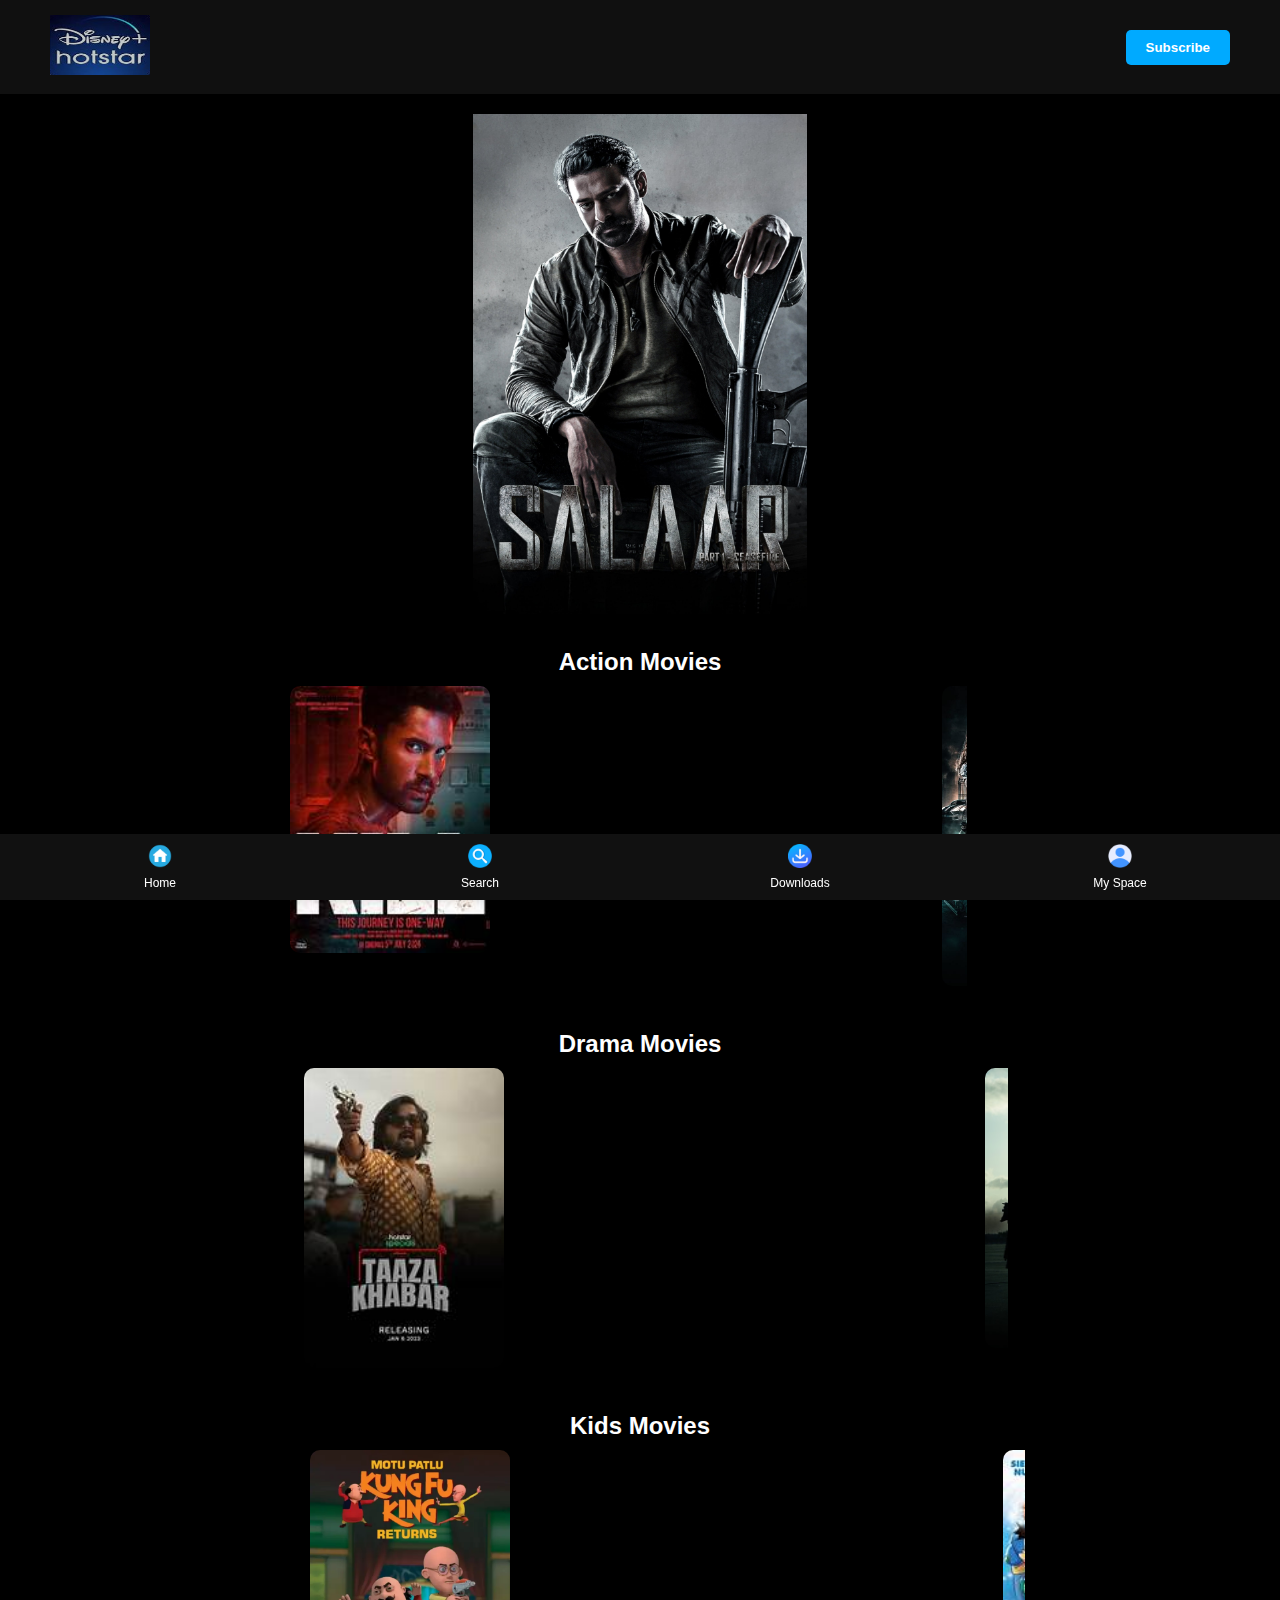
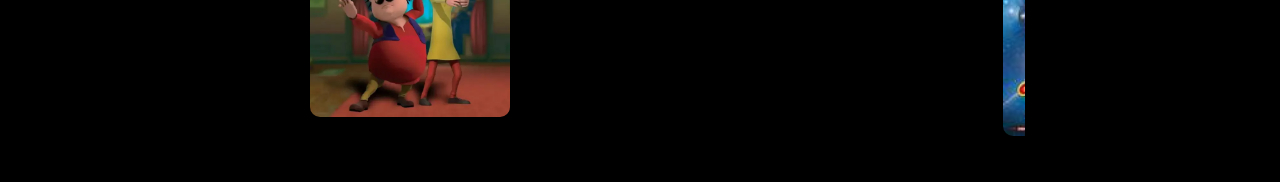
==== index.html @ 6255aaea "Update index.html" ====
<!DOCTYPE html>
<html lang="en">
<head>
    <meta charset="UTF-8">
    <meta name="viewport" content="width=device-width, initial-scale=1.0">
    <title>Hotstar Clone</title>
    <link rel="stylesheet" href="styles.css">
</head>
<body>
    <header>
        <div class="logo">
            <img src="images/logo2.jpg" alt="Hotstar Logo">
        </div>
        <button class="subscribe-btn">Subscribe</button>
    </header>

    <!-- Movie Slider -->
    <section class="slider-container">
        <div class="slider">
            <div class="slides">
                <div class="slide"><img src="images/movie1.jpg" alt="Movie 1" onclick="playVideo('videos/video1.mp4')"></div>
                <div class="slide"><img src="images/movie2.jpg" alt="Movie 2" onclick="playVideo('videos/movie2.mp4')"></div>
                <div class="slide"><img src="images/movie3.jpg" alt="Movie 3" onclick="playVideo('videos/movie3.mp4')"></div>
                <div class="slide"><img src="images/movie4.jpg" alt="Movie 4" onclick="playVideo('videos/movie4.mp4')"></div>
                <div class="slide"><img src="images/movie5.jpg" alt="Movie 5" onclick="playVideo('videos/movie5.mp4')"></div>
            </div>
        </div>
    </section>

    <!-- Movie Sections -->
    <section class="movie-section">
        <h2>Action Movies</h2>
        <div class="movie-slider-container">
            <div class="movie-slider" id="action">
                <div class="movie"><img src="images/movie6.jpg" alt="Action Movie 1" onclick="playVideo('videos/movie6.mp4')"></div>
                <div class="movie"><img src="images/movie7.jpg" alt="Action Movie 2" onclick="playVideo('videos/movie7.mp4')"></div>
                <div class="movie"><img src="images/movie8.jpg" alt="Action Movie 3" onclick="playVideo('videos/movie8.mp4')"></div>
                <div class="movie"><img src="images/movie9.jpg" alt="Action Movie 4" onclick="playVideo('videos/movie9.mp4')"></div>
                <div class="movie"><img src="images/movie10.jpg" alt="Action Movie 5" onclick="playVideo('videos/movie10.mp4')"></div>
            </div>
        </div>
    </section>

    <section class="movie-section">
        <h2>Drama Movies</h2>
        <div class="movie-slider-container">
            <div class="movie-slider" id="drama">
                <div class="movie"><img src="images/movie11.jpg" alt="Drama Movie 1" onclick="playVideo('videos/movie11.mp4')"></div>
                <div class="movie"><img src="images/movie12.jpg" alt="Drama Movie 2" onclick="playVideo('videos/movie12.mp4')"></div>
                <div class="movie"><img src="images/movie13.jpg" alt="Drama Movie 3" onclick="playVideo('videos/movie13.mp4')"></div>
                <div class="movie"><img src="images/movie14.jpg" alt="Drama Movie 4" onclick="playVideo('videos/movie14.mp4')"></div>
                <div class="movie"><img src="images/movie15.jpg" alt="Drama Movie 5" onclick="playVideo('videos/movie15.mp4')"></div>
            </div>
        </div>
    </section>

    <section class="movie-section">
        <h2>Kids Movies</h2>
        <div class="movie-slider-container">
            <div class="movie-slider" id="kids">
                <div class="movie"><img src="images/movie16.jpg" alt="Kids Movie 1" onclick="playVideo('videos/movie16.mp4')"></div>
                <div class="movie"><img src="images/movie17.jpg" alt="Kids Movie 2" onclick="playVideo('videos/movie17.mp4')"></div>
                <div class="movie"><img src="images/movie18.jpg" alt="Kids Movie 3" onclick="playVideo('videos/movie18.mp4')"></div>
                <div class="movie"><img src="images/movie19.jpg" alt="Kids Movie 4" onclick="playVideo('videos/movie19.mp4')"></div>
                <div class="movie"><img src="images/movie20.jpg" alt="Kids Movie 5" onclick="playVideo('videos/movie20.mp4')"></div>
            </div>
        </div>
    </section>

    <!-- Fixed Bottom Navigation Bar -->
    <nav class="bottom-nav">
        <a href="#" class="nav-item">
            <img src="images/home.png" alt="Home">
            <span>Home</span>
        </a>
        <a href="#" class="nav-item">
            <img src="images/search.png" alt="Search">
            <span>Search</span>
        </a>
        <a href="#" class="nav-item">
            <img src="images/download.png" alt="Downloads">
            <span>Downloads</span>
        </a>
        <a href="#" class="nav-item">
            <img src="images/user.png" alt="My Space">
            <span>My Space</span>
        </a>
    </nav>

    <script src="script.js"></script>
</body>
</html>
---- styles.css ----
/* Reset & Global Styles */
* {
    margin: 0;
    padding: 0;
    box-sizing: border-box;
    font-family: Arial, sans-serif;
}

body {
    background-color: #000;
    color: white;
}

/* =========================== */
/* ? NAVIGATION BAR (TOP) ? */
/* =========================== */
header {
    display: flex;
    justify-content: space-between;
    align-items: center;
    padding: 15px 50px;
    background: #101010;
}

.logo img {
    width: 100px;
    height: 60px;
    filter: brightness(0.8);
}

nav ul {
    display: flex;
    list-style: none;
}

nav ul li {
    margin: 0 15px;
}

nav ul li a {
    text-decoration: none;
    color: white;
    font-size: 16px;
}

.subscribe-btn {
    padding: 10px 20px;
    background: #00aaff;
    border: none;
    cursor: pointer;
    color: white;
    font-weight: bold;
    border-radius: 5px;
    transition: 0.3s;
}

.subscribe-btn:hover {
    background: #0088dd;
}

/* =========================== */
/* ? MOVIE SLIDER ? */
/* =========================== */
.slider-container {
    display: flex;
    align-items: center;
    justify-content: center;
    position: relative;
    margin: 20px auto;
    width: 90%;
    overflow: hidden;
}

.slider {
    width: 100%;
    overflow: hidden;
    border-radius: 10px;
}

.slides {
    display: flex;
    transition: transform 0.5s ease-in-out;
}

.slide {
    min-width: 100%;
    text-align: center;
}

.slide img {
    width: 100%;
    max-height: 500px;
    object-fit: contain;
    border-radius: 10px;
    background-color: black;
}

/* Slider Buttons */
.prev-btn, .next-btn {
    position: absolute;
    top: 50%;
    transform: translateY(-50%);
    background: rgba(0, 0, 0, 0.6);
    color: white;
    border: none;
    padding: 15px;
    font-size: 24px;
    cursor: pointer;
    z-index: 10;
    border-radius: 50%;
}

.prev-btn { left: 10px; }
.next-btn { right: 10px; }

/* =========================== */
/* ? MOVIE SECTIONS ? */
/* =========================== */
.movie-section {
    width: 90%;
    margin: 30px auto;
    text-align: center;
}

.movie-slider-container {
    display: flex;
    align-items: center;
    position: relative;
    overflow: hidden;
}

.movie-slider {
    display: flex;
    transition: transform 0.5s ease-in-out;
    overflow-x: auto;
    scroll-snap-type: x mandatory;
    white-space: nowrap;
}

.movie {
    flex: 0 0 70%;
    scroll-snap-align: center;
    margin: 10px;
}

.movie img {
    width: 100%;
    max-width: 200px;
    border-radius: 10px;
    transition: 0.3s ease;
}

.movie img:hover {
    transform: scale(1.1);
}

/* =========================== */
/* ? FIXED BOTTOM NAVIGATION ? */
/* =========================== */
.bottom-nav {
    position: fixed;
    bottom: 0;
    width: 100%;
    background-color: #111;
    display: flex;
    justify-content: space-around;
    padding: 10px 0;
    box-shadow: 0 -2px 10px rgba(0, 0, 0, 0.2);
}

.bottom-nav .nav-item {
    text-align: center;
    color: white;
    font-size: 12px;
    text-decoration: none;
    flex: 1;
    display: flex;
    flex-direction: column; /* Stack icon and text vertically */
    align-items: center; /* Center align content */
}

.bottom-nav .nav-item img {
    width: 24px;
    height: 24px;
    margin-bottom: 4px;
}

.bottom-nav .nav-item span {
    display: block; /* Ensures the text is on a new line */
    margin-top: 4px; /* Adds spacing between icon and text */
}

.bottom-nav .nav-item:hover {
    opacity: 0.7;
}

/* =========================== */
/* ? RESPONSIVE DESIGN ? */
/* =========================== */
@media (max-width: 768px) {
    /* ? Keep Navbar in Row Layout */
    header {
        flex-direction: row;
        justify-content: space-between;
        align-items: center;
        padding: 10px 20px;
    }

    nav ul {
        flex-direction: row;
        justify-content: center;
        padding: 0;
    }

    nav ul li {
        margin: 0 10px;
    }

    .logo img {
        width: 80px;
        height: 50px;
    }

    /* ? Adjust Movie Slider */
    .slider-container {
        width: 95%;
    }

    .slide img {
        max-height: 300px;
    }

    /* ? Fix Movie Sections */
    .movie-section {
        width: 95%;
    }

    .movie-slider {
        display: flex;
        overflow-x: auto;
        scroll-snap-type: x mandatory;
    }

    .movie {
        flex: 0 0 70%;
        scroll-snap-align: center;
    }

    .movie img {
        max-width: 150px;
    }

    /* ? Reduce Button Sizes */
    .prev-btn, .next-btn, .slider-btn {
        padding: 10px;
        font-size: 16px;
    }
}
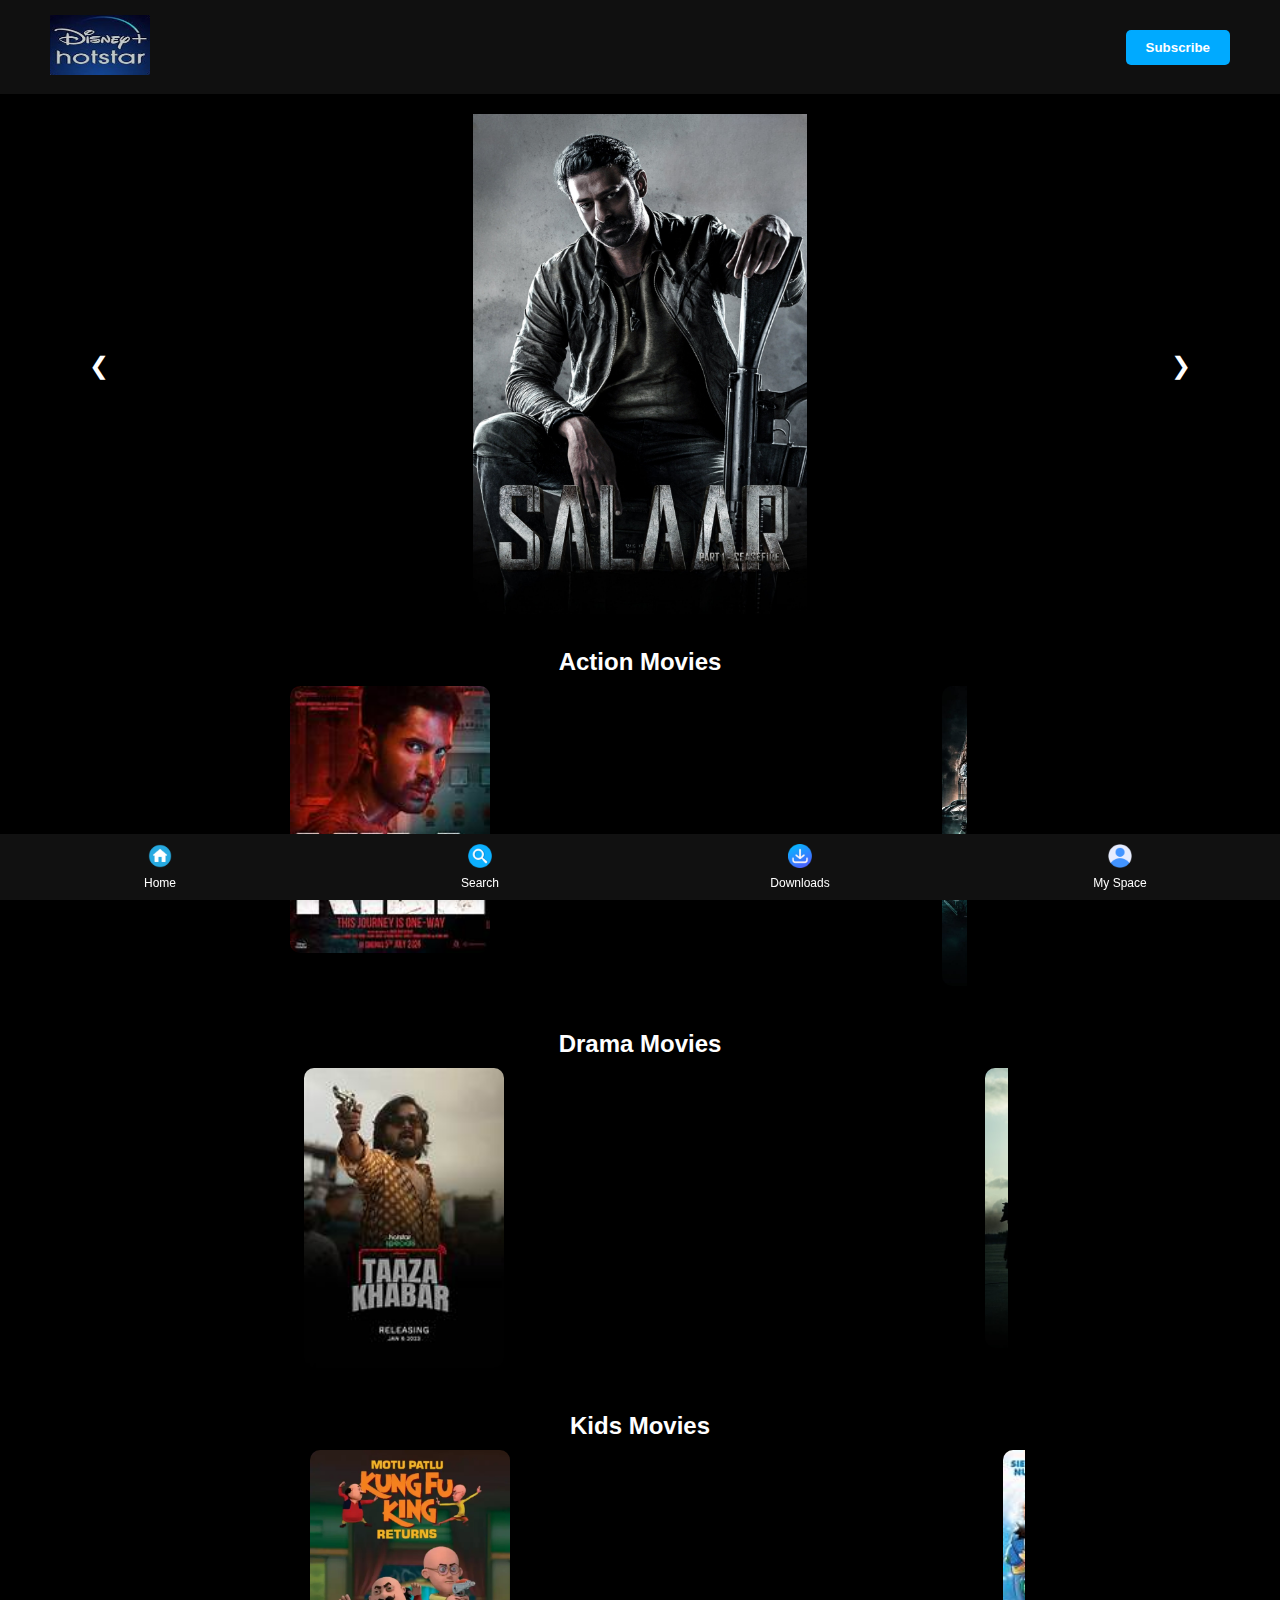
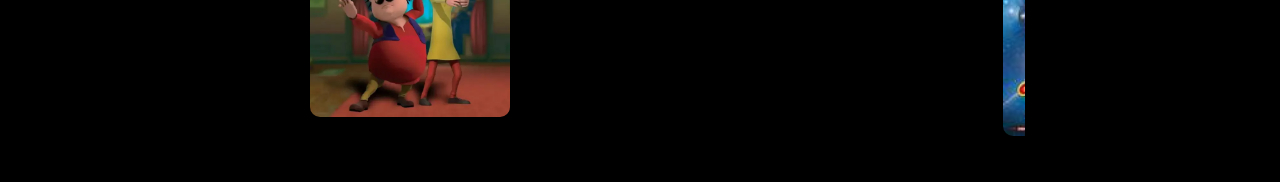
==== commit 17eadb21: "Update index.html" ====
--- a/index.html
+++ b/index.html
@@ -16,6 +16,7 @@
 
     <!-- Movie Slider -->
     <section class="slider-container">
+    <button class="prev-btn">&#10094;</button>
         <div class="slider">
             <div class="slides">
                 <div class="slide"><img src="images/movie1.jpg" alt="Movie 1" onclick="playVideo('videos/video1.mp4')"></div>
@@ -25,6 +26,7 @@
                 <div class="slide"><img src="images/movie5.jpg" alt="Movie 5" onclick="playVideo('videos/movie5.mp4')"></div>
             </div>
         </div>
+        <button class="next-btn">&#10095;</button>
     </section>
 
     <!-- Movie Sections -->
--- a/styles.css
+++ b/styles.css
@@ -72,6 +72,7 @@
 }
 
 .slider {
+    display: flex;
     width: 100%;
     overflow: hidden;
     border-radius: 10px;
@@ -79,21 +80,23 @@
 
 .slides {
     display: flex;
+    width: 500%; /* Ensure all slides are in one row */
     transition: transform 0.5s ease-in-out;
 }
 
 .slide {
-    min-width: 100%;
+    flex: 0 0 100%;
     text-align: center;
 }
 
 .slide img {
-    width: 100%;
+    width: 100%;  /* Ensure the image takes the full width of the slide */
     max-height: 500px;
-    object-fit: contain;
+    object-fit: contain; /* Prevents image cropping */
     border-radius: 10px;
-    background-color: black;
-}
+    background-color: black; /* Helps with aspect ratio */
+}
+
 
 /* Slider Buttons */
 .prev-btn, .next-btn {
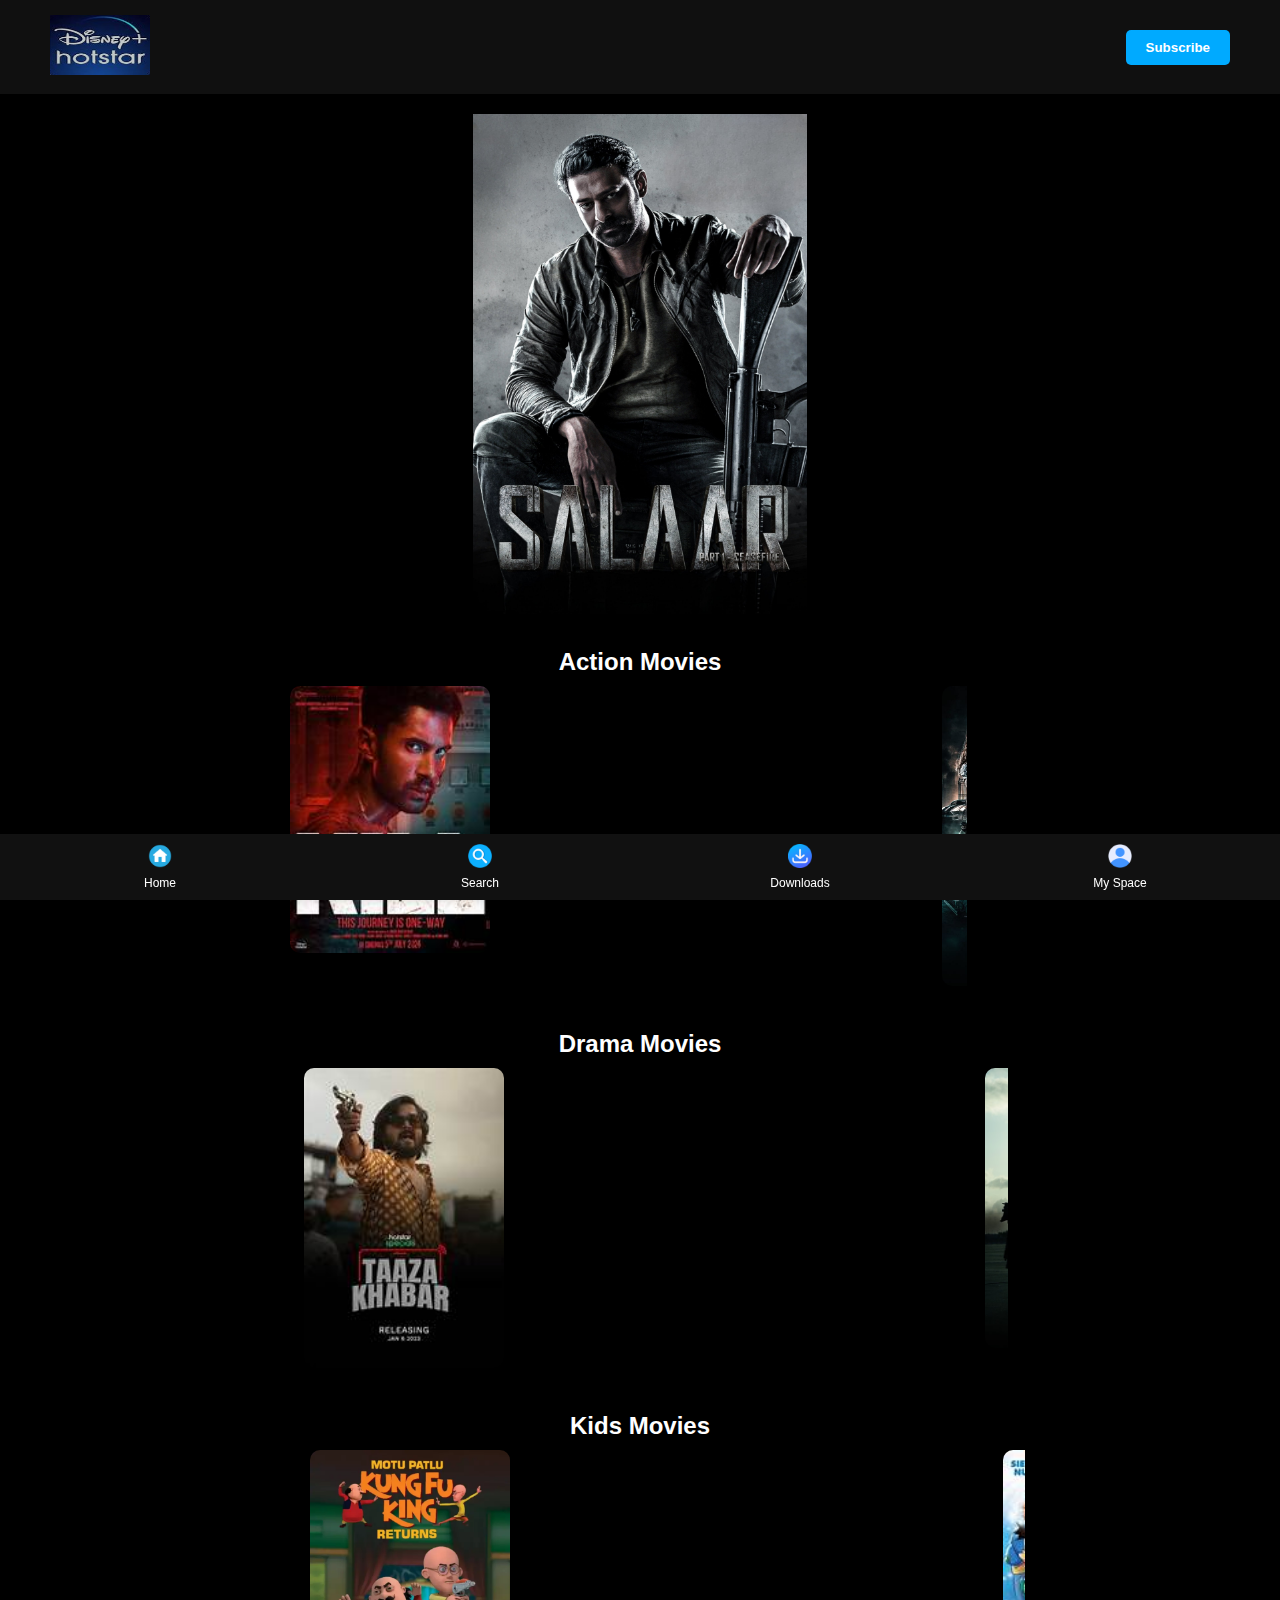
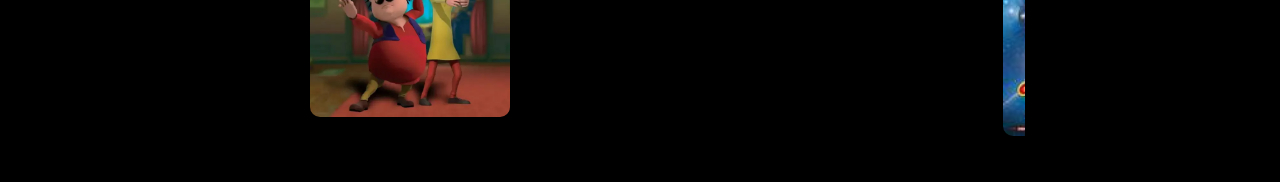
==== commit e08a3428: "Update index.html" ====
--- a/index.html
+++ b/index.html
@@ -16,7 +16,6 @@
 
     <!-- Movie Slider -->
     <section class="slider-container">
-    <button class="prev-btn">&#10094;</button>
         <div class="slider">
             <div class="slides">
                 <div class="slide"><img src="images/movie1.jpg" alt="Movie 1" onclick="playVideo('videos/video1.mp4')"></div>
@@ -26,7 +25,6 @@
                 <div class="slide"><img src="images/movie5.jpg" alt="Movie 5" onclick="playVideo('videos/movie5.mp4')"></div>
             </div>
         </div>
-        <button class="next-btn">&#10095;</button>
     </section>
 
     <!-- Movie Sections -->
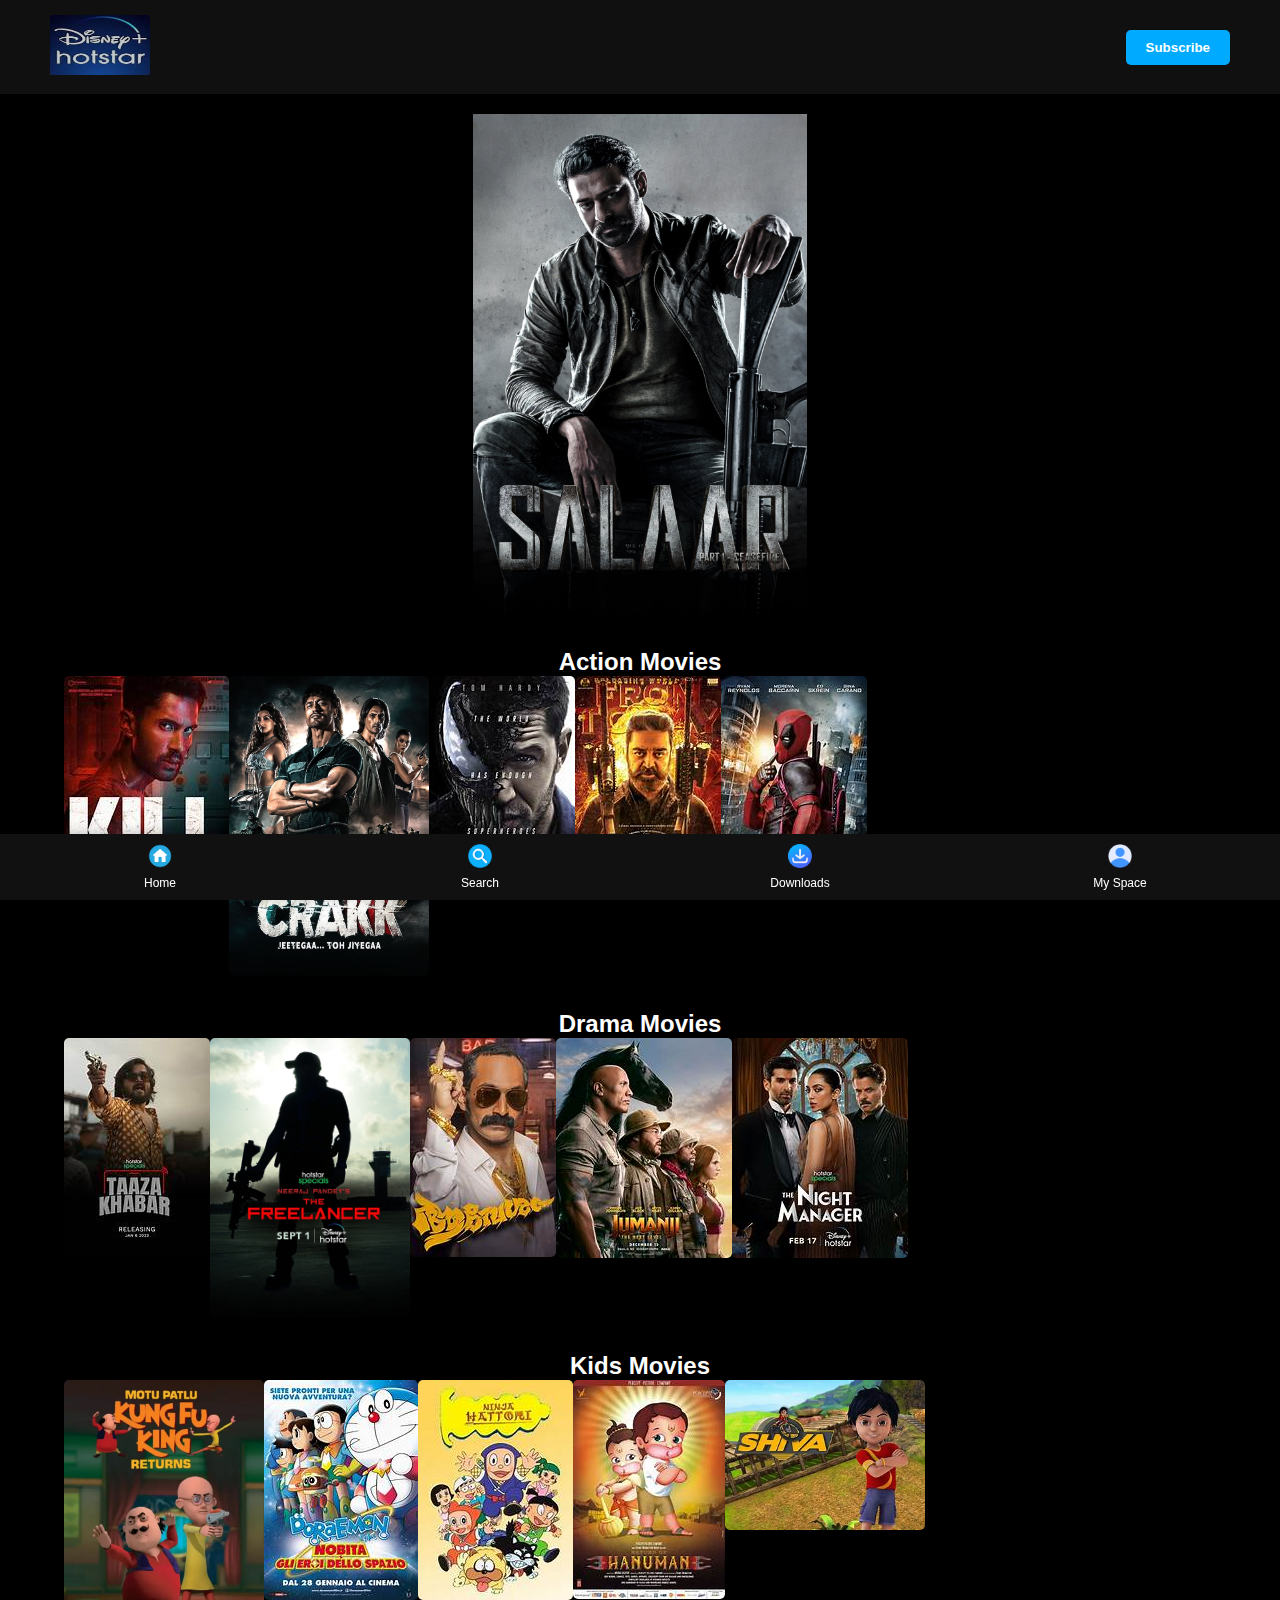
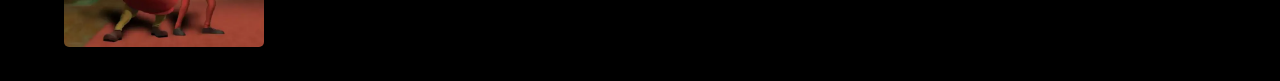
==== commit 7ebd09bd: "Update index.html" ====
--- a/index.html
+++ b/index.html
@@ -19,7 +19,7 @@
         <div class="slider">
             <div class="slides">
                 <div class="slide"><img src="images/movie1.jpg" alt="Movie 1" onclick="playVideo('videos/video1.mp4')"></div>
-                <div class="slide"><img src="images/movie2.jpg" alt="Movie 2" onclick="playVideo('videos/movie2.mp4')"></div>
+                <div class="slide"><img src="images/movie2.jpg" alt="Movie 2" onclick="playVideo('videos/video2.mp4')"></div>
                 <div class="slide"><img src="images/movie3.jpg" alt="Movie 3" onclick="playVideo('videos/movie3.mp4')"></div>
                 <div class="slide"><img src="images/movie4.jpg" alt="Movie 4" onclick="playVideo('videos/movie4.mp4')"></div>
                 <div class="slide"><img src="images/movie5.jpg" alt="Movie 5" onclick="playVideo('videos/movie5.mp4')"></div>
--- a/styles.css
+++ b/styles.css
@@ -134,23 +134,25 @@
 
 .movie-slider {
     display: flex;
-    transition: transform 0.5s ease-in-out;
+    gap: 0; /* Removes any unwanted spacing between movie images */
     overflow-x: auto;
     scroll-snap-type: x mandatory;
     white-space: nowrap;
 }
 
 .movie {
-    flex: 0 0 70%;
-    scroll-snap-align: center;
-    margin: 10px;
+    flex: 0 0 auto;
+    scroll-snap-align: start;
+    margin: 0; /* Remove margins */
+    padding: 0; /* Remove padding */
 }
 
 .movie img {
     width: 100%;
     max-width: 200px;
-    border-radius: 10px;
-    transition: 0.3s ease;
+    border-radius: 5px;
+    margin: 0;
+    padding: 0;
 }
 
 .movie img:hover {
@@ -259,3 +261,43 @@
         font-size: 16px;
     }
 }
+/* Footer Styling */
+.footer {
+    background-color: #111;
+    color: white;
+    padding: 20px 0;
+    text-align: center;
+}
+
+.footer-top {
+    display: flex;
+    justify-content: space-around;
+    flex-wrap: wrap;
+}
+
+.footer-section {
+    margin: 10px;
+}
+
+.footer-section h3 {
+    font-size: 16px;
+    margin-bottom: 10px;
+    color: #bbb;
+}
+
+.footer-section a {
+    display: block;
+    color: white;
+    text-decoration: none;
+    font-size: 14px;
+    margin: 5px 0;
+}
+
+.footer-section a:hover {
+    color: #1dbf73;
+}
+
+.footer-section img {
+    width: 120px;
+    margin-top: 10px;
+}
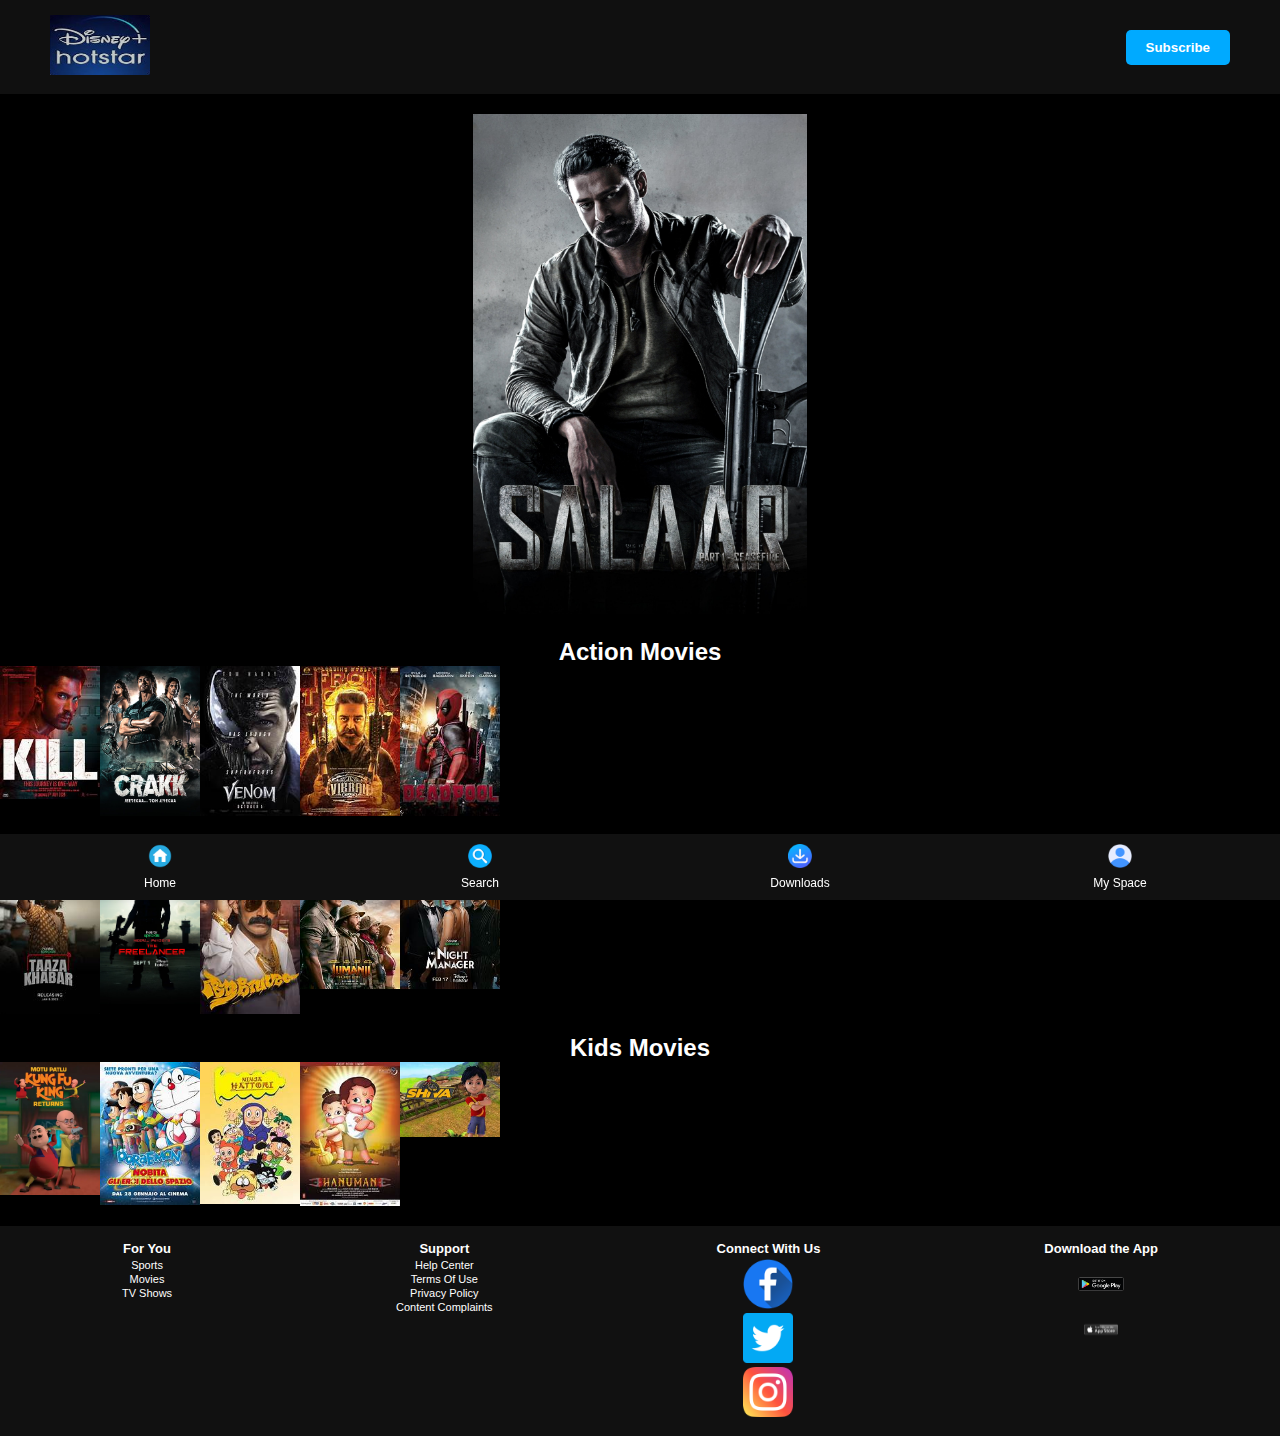
==== commit 531d37f9: "Update index.html" ====
--- a/index.html
+++ b/index.html
@@ -66,6 +66,35 @@
             </div>
         </div>
     </section>
+<!-- Hotstar-style Footer -->
+        <footer class="footer">
+            <div class="footer-top">
+                <div class="footer-section">
+                    <h3>For You</h3>
+                    <a href="#">Sports</a>
+                    <a href="#">Movies</a>
+                    <a href="#">TV Shows</a>
+                </div>
+                <div class="footer-section">
+                    <h3>Support</h3>
+                    <a href="#">Help Center</a>
+                    <a href="#">Terms Of Use</a>
+                    <a href="#">Privacy Policy</a>
+                    <a href="#">Content Complaints</a>
+                </div>
+                <div class="footer-section">
+                    <h3>Connect With Us</h3>
+                    <a href="#"><img src="images/facebook.png" alt="Facebook"></a>
+                    <a href="#"><img src="images/twitter.png" alt="Twitter"></a>
+                    <a href="#"><img src="images/instagram.png" alt="Instagram"></a>
+                </div>
+                <div class="footer-section">
+                    <h3>Download the App</h3>
+                    <a href="#"><img src="images/play.png" alt="Google Play"></a>
+                    <a href="#"><img src="images/app-store.png" alt="App Store"></a>
+                </div>
+            </div>
+        </footer>
 
     <!-- Fixed Bottom Navigation Bar -->
     <nav class="bottom-nav">
--- a/styles.css
+++ b/styles.css
@@ -120,9 +120,10 @@
 /* ? MOVIE SECTIONS ? */
 /* =========================== */
 .movie-section {
-    width: 90%;
-    margin: 30px auto;
-    text-align: center;
+    width: 100%;
+    margin: 20px auto;
+    text-align: center;
+    overflow: hidden;
 }
 
 .movie-slider-container {
@@ -130,33 +131,58 @@
     align-items: center;
     position: relative;
     overflow: hidden;
+    width: 100%;
 }
 
 .movie-slider {
     display: flex;
-    gap: 0; /* Removes any unwanted spacing between movie images */
+    gap: 0; /* Remove extra spacing */
     overflow-x: auto;
     scroll-snap-type: x mandatory;
     white-space: nowrap;
+    scrollbar-width: none; /* Hide scrollbar for cleaner look */
+    -ms-overflow-style: none; /* Hide scrollbar in IE/Edge */
+}
+
+.movie-slider::-webkit-scrollbar {
+    display: none; /* Hide scrollbar for WebKit browsers */
 }
 
 .movie {
     flex: 0 0 auto;
     scroll-snap-align: start;
-    margin: 0; /* Remove margins */
-    padding: 0; /* Remove padding */
+    margin: 0;
+    padding: 0;
 }
 
 .movie img {
     width: 100%;
-    max-width: 200px;
-    border-radius: 5px;
-    margin: 0;
-    padding: 0;
-}
-
-.movie img:hover {
-    transform: scale(1.1);
+    max-width: 100px; /* Adjust for mobile */
+    border-radius: 0; /* No border-radius for seamless effect */
+    margin: 0;
+    padding: 0;
+    display: block;
+}
+
+/* Ensure the images are touching each other */
+@media (max-width: 768px) {
+    .movie-slider {
+        display: flex;
+        gap: 0;
+        overflow-x: auto;
+        scroll-snap-type: x mandatory;
+        white-space: nowrap;
+    }
+
+    .movie {
+        flex: 0 0 auto;
+    }
+
+    .movie img {
+        width: 100px; /* Adjust for mobile view */
+        max-width: 100px;
+        border-radius: 0;
+    }
 }
 
 /* =========================== */
@@ -241,19 +267,36 @@
     }
 
     .movie-slider {
-        display: flex;
-        overflow-x: auto;
-        scroll-snap-type: x mandatory;
-    }
-
-    .movie {
-        flex: 0 0 70%;
-        scroll-snap-align: center;
-    }
-
-    .movie img {
-        max-width: 150px;
-    }
+    display: flex;
+    align-items: center;
+    overflow-x: auto;
+    scroll-snap-type: x mandatory;
+    white-space: nowrap;
+    scrollbar-width: none; /* Hide scrollbar */
+    -ms-overflow-style: none; /* Hide scrollbar for IE/Edge */
+    gap: 0; /* Ensure no extra space */
+    justify-content: start; /* Align images to start */
+}
+
+.movie-slider::-webkit-scrollbar {
+    display: none; /* Hide scrollbar */
+}
+
+.movie {
+    flex: 0 0 auto;
+    scroll-snap-align: start;
+    margin: 0;
+    padding: 0;
+}
+
+.movie img {
+    width: 100%;
+    max-width: 120px; /* Adjust size as needed */
+    border-radius: 0;
+    margin: 0;
+    padding: 0;
+    display: block;
+}
 
     /* ? Reduce Button Sizes */
     .prev-btn, .next-btn, .slider-btn {
@@ -261,43 +304,95 @@
         font-size: 16px;
     }
 }
+/* Main container to make video and footer take equal space */
+.main-container {
+    display: flex;
+    flex-direction: column;
+    height: 100vh; /* Full viewport height */
+}
+
+/* Video container */
+.video-container {
+    flex: 1; /* Takes 50% of the screen height */
+    display: flex;
+    justify-content: center;
+    align-items: center;
+    background-color: black;
+    padding: 10px;
+}
+
+/* Video player styling */
+.video-container video {
+    width: 100%;
+    height: 100%;
+    object-fit: contain; /* Keeps aspect ratio */
+}
+
+/* Footer styling */
 /* Footer Styling */
 .footer {
     background-color: #111;
     color: white;
-    padding: 20px 0;
-    text-align: center;
-}
-
+    padding: 10px;
+    text-align: center;
+    font-size: 12px;
+}
+
+/* Footer sections styling */
 .footer-top {
     display: flex;
+    flex-wrap: wrap;
     justify-content: space-around;
-    flex-wrap: wrap;
+    width: 100%;
+    text-align: center;
 }
 
 .footer-section {
-    margin: 10px;
+    padding: 5px;
 }
 
 .footer-section h3 {
-    font-size: 16px;
-    margin-bottom: 10px;
-    color: #bbb;
+    font-size: 13px;
+    margin-bottom: 3px;
 }
 
 .footer-section a {
+    color: white;
+    text-decoration: none;
+    font-size: 11px;
     display: block;
-    color: white;
-    text-decoration: none;
-    font-size: 14px;
-    margin: 5px 0;
+    margin: 2px 0;
 }
 
 .footer-section a:hover {
     color: #1dbf73;
 }
 
+/* Reduced Image Size */
 .footer-section img {
-    width: 120px;
-    margin-top: 10px;
-}
+    width: 50px; /* Decrease size */
+    height: auto; /* Maintain aspect ratio */
+}
+
+/* Mobile Responsive Fix */
+@media (max-width: 768px) {
+    .footer {
+        padding: 5px; /* Reduce footer padding */
+    }
+
+    .footer-section {
+        padding: 3px;
+    }
+
+    .footer-section h3 {
+        font-size: 12px;
+    }
+
+    .footer-section a {
+        font-size: 10px;
+    }
+
+    .footer-section img {
+        width: 40px; /* Even smaller images on mobile */
+    }
+}
